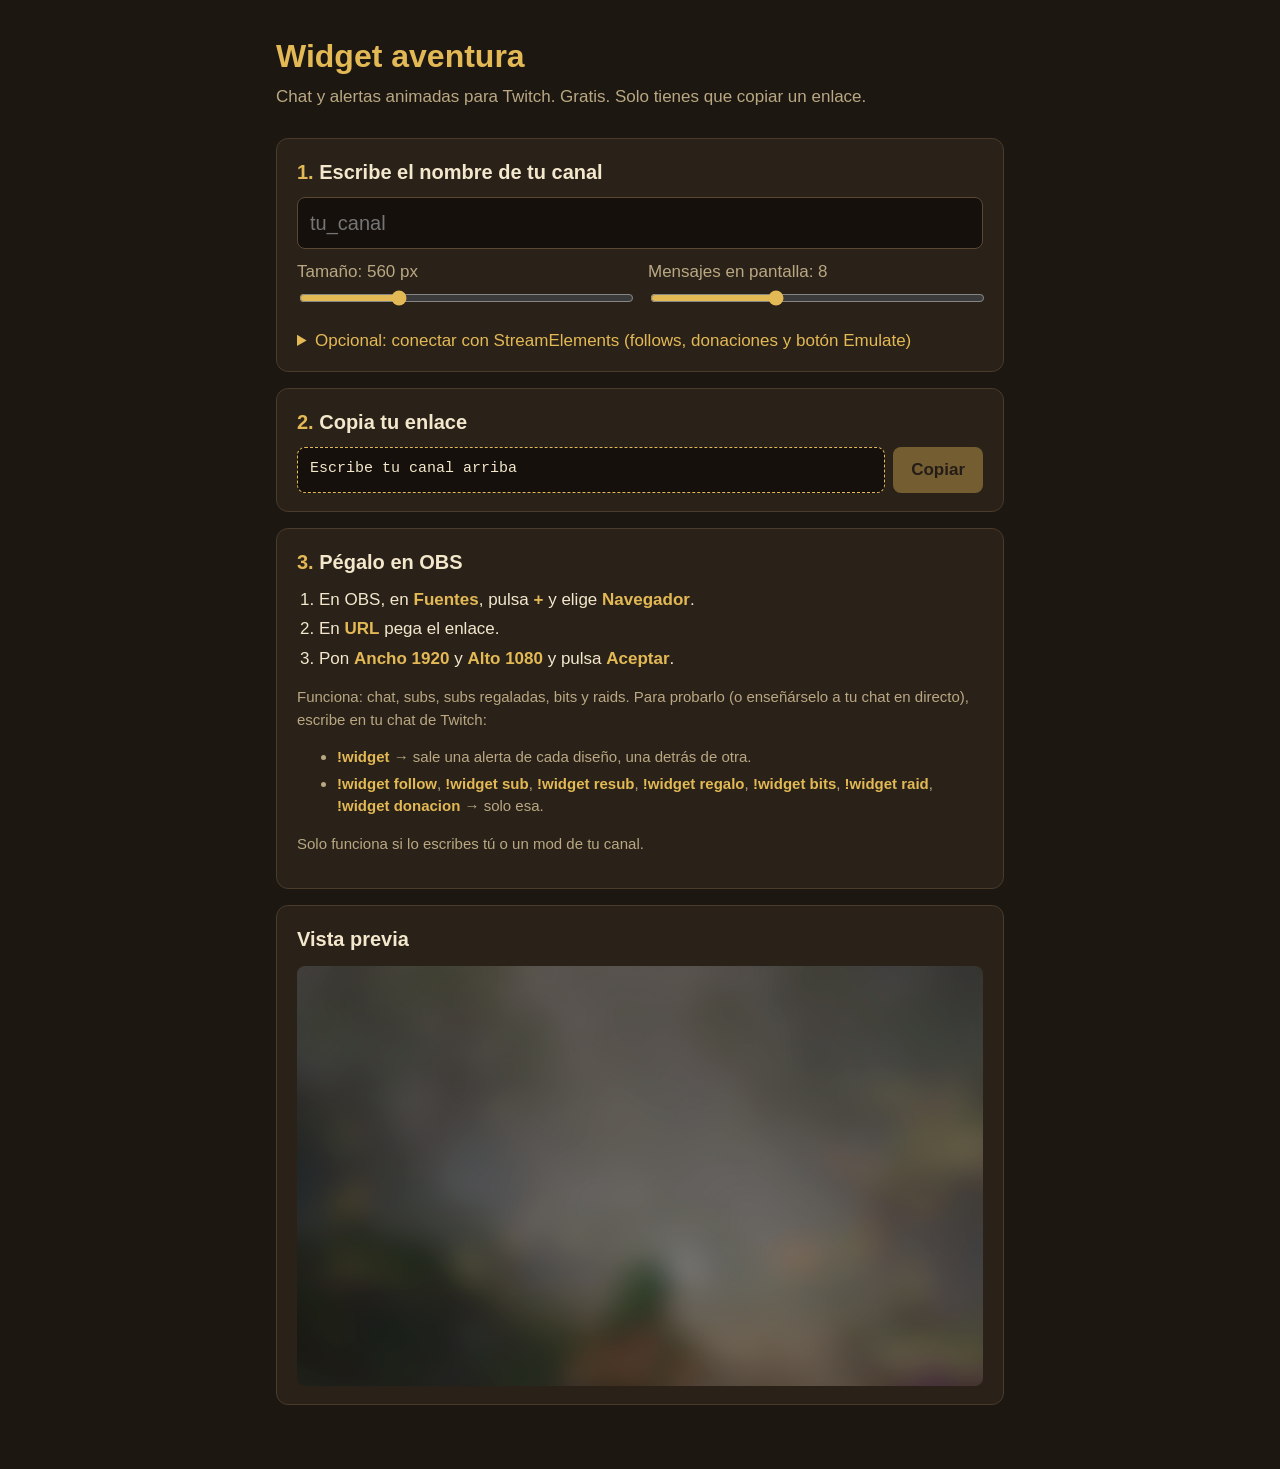
==== index.html @ 1b6d51f6 "Widget aventura: chat y alertas para Twitch" ====
<!doctype html>
<html lang="es">
<head>
<meta charset="utf-8">
<meta name="viewport" content="width=device-width, initial-scale=1">
<title>Widget aventura para Twitch</title>
<style>
  :root { --oro: #e3b955; --fondo: #1d1712; --tarjeta: #2a2119; --texto: #f3e7cc; --suave: #b9a882; }
  * { box-sizing: border-box; }
  body {
    margin: 0; min-height: 100vh; background: var(--fondo); color: var(--texto);
    font: 17px/1.5 Calibri, Carlito, 'Segoe UI', Arial, sans-serif;
  }
  main { max-width: 760px; margin: 0 auto; padding: 32px 16px 48px; }
  h1 { color: var(--oro); font-size: 32px; margin: 0 0 4px; }
  .sub { color: var(--suave); margin: 0 0 28px; }
  .paso { background: var(--tarjeta); border: 1px solid #4a3b2a; border-radius: 12px; padding: 18px 20px; margin-bottom: 16px; }
  .paso h2 { margin: 0 0 10px; font-size: 20px; }
  .paso h2 span { color: var(--oro); }
  label { display: block; margin: 10px 0 4px; color: var(--suave); }
  input[type=text] {
    width: 100%; padding: 10px 12px; font: inherit; font-size: 20px;
    background: #15100c; color: var(--texto); border: 1px solid #5a4832; border-radius: 8px;
  }
  input[type=text]:focus { outline: 2px solid var(--oro); border-color: transparent; }
  .fila { display: flex; gap: 16px; flex-wrap: wrap; }
  .fila > div { flex: 1 1 200px; }
  input[type=range] { width: 100%; accent-color: var(--oro); }
  .enlace { display: flex; gap: 8px; flex-wrap: wrap; }
  .enlace code {
    flex: 1 1 300px; padding: 10px 12px; background: #15100c; border: 1px dashed var(--oro);
    border-radius: 8px; word-break: break-all; font-size: 15px;
  }
  button {
    padding: 10px 18px; font: inherit; font-weight: 700; cursor: pointer;
    background: var(--oro); color: #1d1712; border: 0; border-radius: 8px;
  }
  button:disabled { opacity: .4; cursor: default; }
  ol { margin: 0; padding-left: 22px; }
  li { margin: 4px 0; }
  b { color: var(--oro); font-weight: 700; }
  .nota { color: var(--suave); font-size: 15px; }
  details { margin-top: 14px; }
  summary { cursor: pointer; color: var(--oro); }
  input[type=password] {
    width: 100%; padding: 10px 12px; font: inherit;
    background: #15100c; color: var(--texto); border: 1px solid #5a4832; border-radius: 8px;
  }
  .vista { margin-top: 12px; height: 420px; border-radius: 8px; overflow: hidden;
           background: #3a2e22 url("img/Prueba - Fondo.png") center / cover; }
  .vista iframe { width: 100%; height: 100%; border: 0; }
</style>
</head>
<body>
<main>
  <h1>Widget aventura</h1>
  <p class="sub">Chat y alertas animadas para Twitch. Gratis. Solo tienes que copiar un enlace.</p>

  <section class="paso">
    <h2><span>1.</span> Escribe el nombre de tu canal</h2>
    <input type="text" id="canal" placeholder="tu_canal" autocomplete="off" spellcheck="false">
    <div class="fila">
      <div>
        <label for="ancho">Tamaño: <span id="anchoTxt">560</span> px</label>
        <input type="range" id="ancho" min="300" max="1200" step="10" value="560">
      </div>
      <div>
        <label for="max">Mensajes en pantalla: <span id="maxTxt">8</span></label>
        <input type="range" id="max" min="1" max="20" step="1" value="8">
      </div>
    </div>
    <details>
      <summary>Opcional: conectar con StreamElements (follows, donaciones y botón Emulate)</summary>
      <label for="se">Tu JWT Token de StreamElements (en StreamElements: tu avatar → Account → Channels → Show secrets)</label>
      <input type="password" id="se" placeholder="pega aquí tu JWT Token" autocomplete="off" spellcheck="false">
      <p class="nota">Es una clave secreta: el enlace que se genere con ella no se lo pases a nadie ni lo enseñes en directo.</p>
    </details>
  </section>

  <section class="paso">
    <h2><span>2.</span> Copia tu enlace</h2>
    <div class="enlace">
      <code id="enlace">Escribe tu canal arriba</code>
      <button id="copiar" disabled>Copiar</button>
    </div>
  </section>

  <section class="paso">
    <h2><span>3.</span> Pégalo en OBS</h2>
    <ol>
      <li>En OBS, en <b>Fuentes</b>, pulsa <b>+</b> y elige <b>Navegador</b>.</li>
      <li>En <b>URL</b> pega el enlace.</li>
      <li>Pon <b>Ancho 1920</b> y <b>Alto 1080</b> y pulsa <b>Aceptar</b>.</li>
    </ol>
    <p class="nota">Funciona: chat, subs, subs regaladas, bits y raids. Para probarlo (o enseñárselo a tu chat en directo), escribe en tu chat de Twitch:</p>
    <ul class="nota">
      <li><b>!widget</b> → sale una alerta de cada diseño, una detrás de otra.</li>
      <li><b>!widget follow</b>, <b>!widget sub</b>, <b>!widget resub</b>, <b>!widget regalo</b>, <b>!widget bits</b>, <b>!widget raid</b>, <b>!widget donacion</b> → solo esa.</li>
    </ul>
    <p class="nota">Solo funciona si lo escribes tú o un mod de tu canal.</p>
  </section>

  <section class="paso">
    <h2>Vista previa</h2>
    <div class="vista"><iframe id="vista" title="Vista previa del widget"></iframe></div>
  </section>
</main>
<script>
  const $ = id => document.getElementById(id);
  let base;
  try { base = new URL('overlay.html', location.href).href; } catch (e) { base = 'overlay.html'; }
  let reloj;

  function actualizar() {
    $('anchoTxt').textContent = $('ancho').value;
    $('maxTxt').textContent = $('max').value;
    const canal = $('canal').value.trim().toLowerCase().replace(/^.*twitch\.tv\//, '').replace(/[^a-z0-9_]/g, '');
    if (!canal) {
      $('enlace').textContent = 'Escribe tu canal arriba';
      $('copiar').disabled = true;
      return;
    }
    let url = base + '?canal=' + canal;
    if ($('ancho').value !== '560') url += '&ancho=' + $('ancho').value;
    if ($('max').value !== '8') url += '&max=' + $('max').value;
    const se = $('se').value.trim();
    if (se) url += '&se=' + encodeURIComponent(se);
    // Con clave, el enlace no se enseña entero en pantalla (por si está en directo).
    $('enlace').textContent = se ? url.replace(/&se=.*/, '&se=••••••••') : url;
    $('enlace').dataset.url = url;
    $('copiar').disabled = false;
    clearTimeout(reloj);
    reloj = setTimeout(() => { $('vista').src = url; }, 600);
  }

  ['canal', 'ancho', 'max', 'se'].forEach(id => $(id).addEventListener('input', actualizar));
  $('copiar').addEventListener('click', () => {
    const texto = $('enlace').dataset.url || $('enlace').textContent;
    const hecho = () => {
      $('copiar').textContent = '¡Copiado!';
      setTimeout(() => { $('copiar').textContent = 'Copiar'; }, 1500);
    };
    // Plan B por si el navegador no deja usar el portapapeles moderno.
    const antiguo = () => {
      const t = document.createElement('textarea');
      t.value = texto; document.body.append(t); t.select();
      try { document.execCommand('copy'); hecho(); } catch (e) {}
      t.remove();
    };
    if (navigator.clipboard && window.isSecureContext) navigator.clipboard.writeText(texto).then(hecho, antiguo);
    else antiguo();
  });
</script>
</body>
</html>
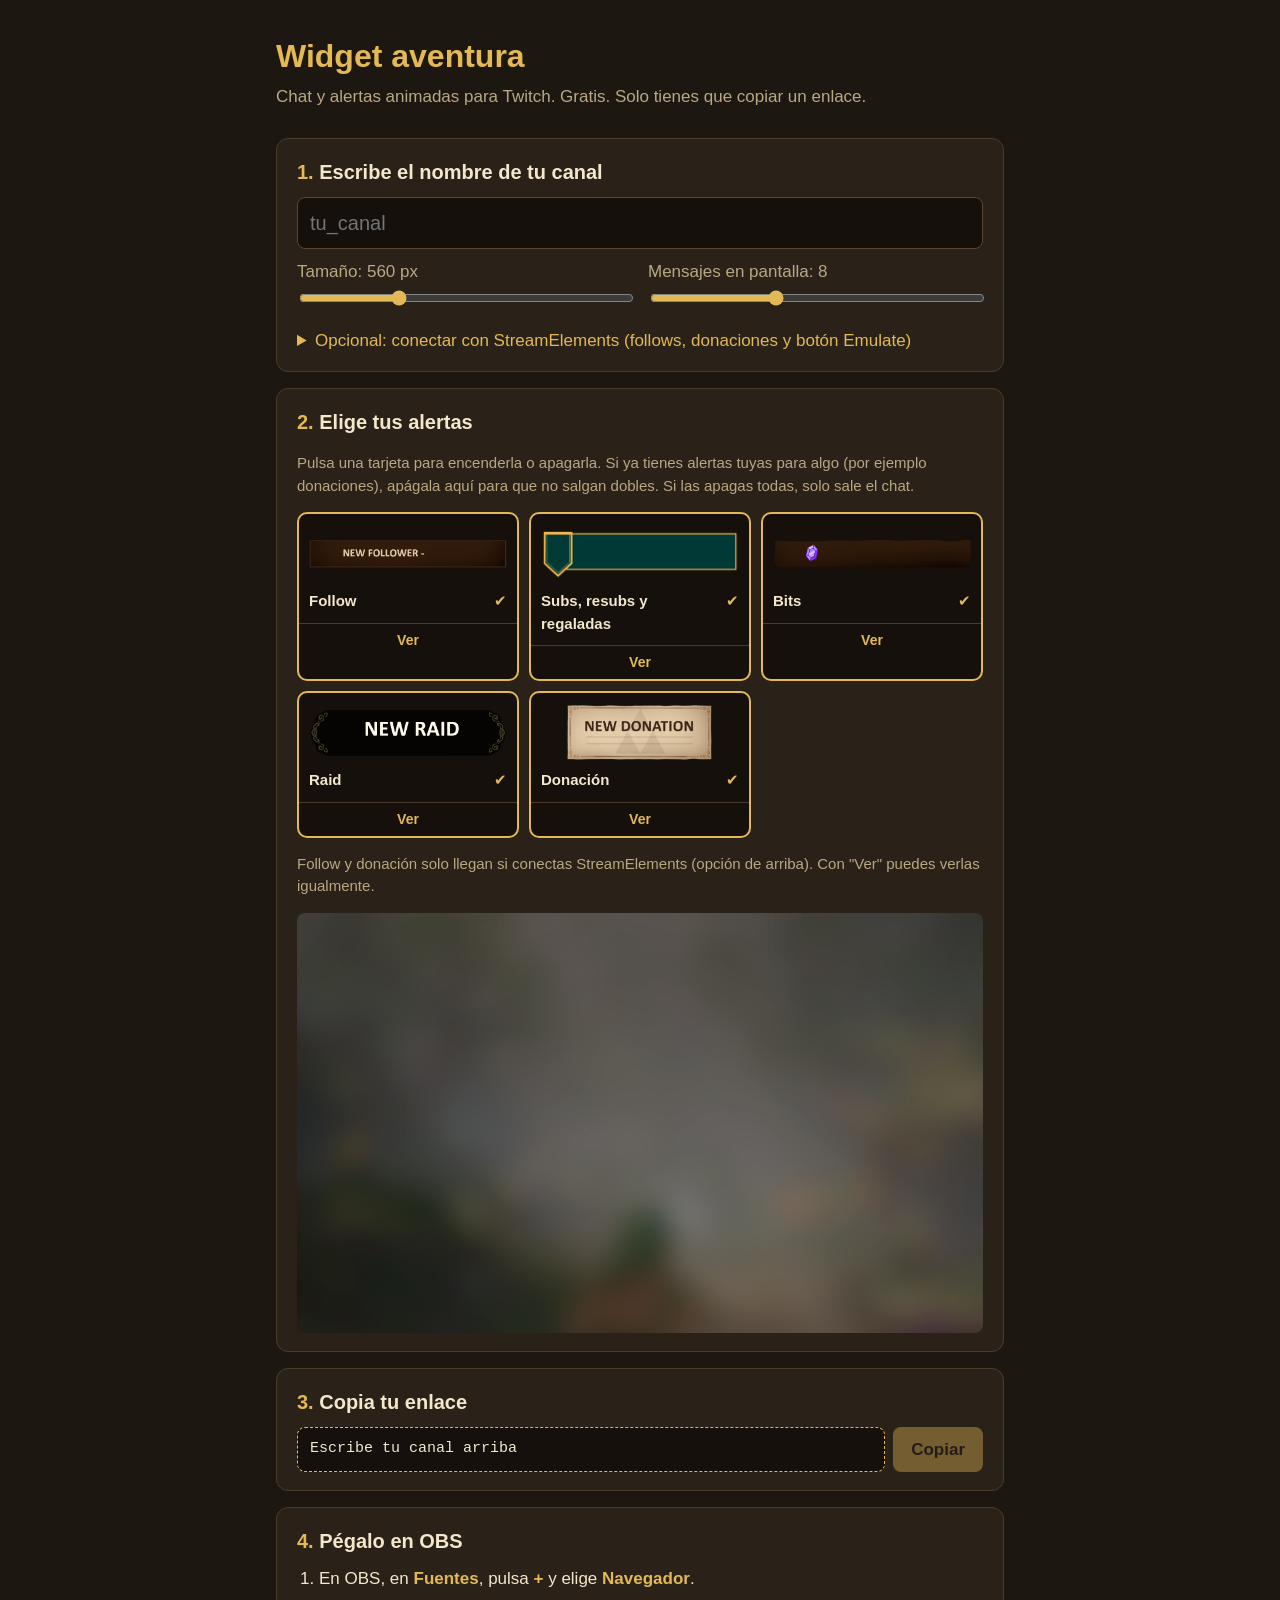
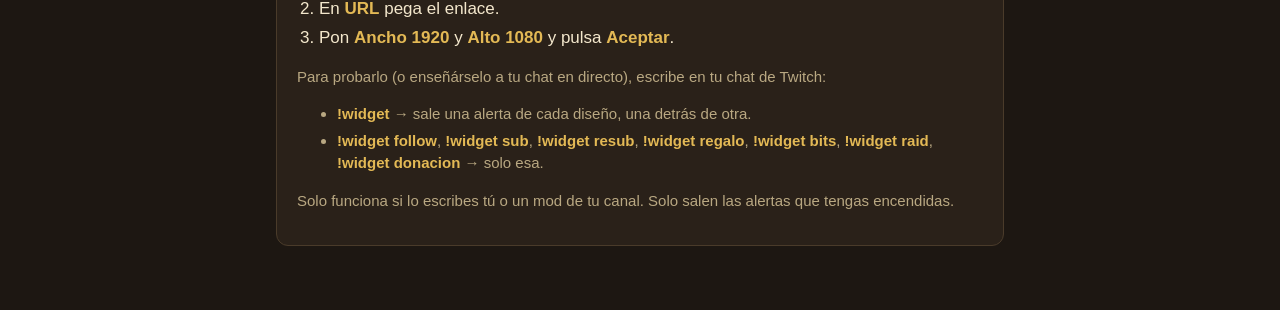
==== commit f091949c: "Elegir qué alertas salen, con tarjetas y vista previa" ====
--- a/index.html
+++ b/index.html
@@ -46,6 +46,26 @@
     width: 100%; padding: 10px 12px; font: inherit;
     background: #15100c; color: var(--texto); border: 1px solid #5a4832; border-radius: 8px;
   }
+  .alertas { display: grid; grid-template-columns: repeat(auto-fill, minmax(190px, 1fr)); gap: 10px; margin: 12px 0; }
+  .alerta { display: flex; flex-direction: column; border: 2px solid var(--oro); border-radius: 10px; overflow: hidden; background: #15100c; transition: opacity .2s, border-color .2s; }
+  .alerta .toggle {
+    all: unset; cursor: pointer; display: flex; flex-direction: column; gap: 6px; padding: 10px;
+  }
+  .alerta .toggle:focus-visible { outline: 2px solid var(--oro); outline-offset: -4px; }
+  .alerta img, .alerta .img-bits { display: block; width: 100%; height: 60px; object-fit: contain; transition: filter .2s; }
+  .alerta .img-bits { background: url("img/Gema 100.png") center / contain no-repeat, url("img/Bits - Fondo.png") center / contain no-repeat; }
+  .alerta:not(.on) .img-bits { filter: grayscale(1) brightness(.5); }
+  .alerta .toggle span { font-weight: 700; color: var(--texto); font-size: 15px; display: flex; justify-content: space-between; gap: 6px; }
+  .alerta em { font-style: normal; color: var(--oro); font-weight: 400; }
+  .alerta:not(.on) { border-color: #4a3b2a; }
+  .alerta:not(.on) img, .alerta:not(.on) .img-bits { opacity: .35; }
+  .alerta:not(.on) img { filter: grayscale(1) brightness(.5); }
+  .alerta:not(.on) em { color: var(--suave); }
+  .alerta .ver {
+    padding: 6px; border-radius: 0; font-size: 14px;
+    background: transparent; color: var(--oro); border-top: 1px solid #4a3b2a;
+  }
+  .alerta .ver:hover { background: rgba(227, 185, 85, .12); }
   .vista { margin-top: 12px; height: 420px; border-radius: 8px; overflow: hidden;
            background: #3a2e22 url("img/Prueba - Fondo.png") center / cover; }
   .vista iframe { width: 100%; height: 100%; border: 0; }
@@ -78,7 +98,36 @@
   </section>
 
   <section class="paso">
-    <h2><span>2.</span> Copia tu enlace</h2>
+    <h2><span>2.</span> Elige tus alertas</h2>
+    <p class="nota">Pulsa una tarjeta para encenderla o apagarla. Si ya tienes alertas tuyas para algo (por ejemplo donaciones), apágala aquí para que no salgan dobles. Si las apagas todas, solo sale el chat.</p>
+    <div class="alertas" id="alertas">
+      <div class="alerta on" data-tipo="follow">
+        <button class="toggle" aria-pressed="true"><img src="img/Follower - Fondo.png" alt="Alerta de nuevo seguidor"><span>Follow <em></em></span></button>
+        <button class="ver" data-ver="follow">Ver</button>
+      </div>
+      <div class="alerta on" data-tipo="sub">
+        <button class="toggle" aria-pressed="true"><img src="img/Sub.png" alt="Alerta de sub"><span>Subs, resubs y regaladas <em></em></span></button>
+        <button class="ver" data-ver="sub">Ver</button>
+      </div>
+      <div class="alerta on" data-tipo="bits">
+        <button class="toggle" aria-pressed="true"><i class="img-bits" role="img" aria-label="Alerta de bits"></i><span>Bits <em></em></span></button>
+        <button class="ver" data-ver="bits">Ver</button>
+      </div>
+      <div class="alerta on" data-tipo="raid">
+        <button class="toggle" aria-pressed="true"><img src="img/New Raid - Fondo.png" alt="Alerta de raid"><span>Raid <em></em></span></button>
+        <button class="ver" data-ver="raid">Ver</button>
+      </div>
+      <div class="alerta on" data-tipo="donacion">
+        <button class="toggle" aria-pressed="true"><img src="img/Donation - Fondo.png" alt="Alerta de donación"><span>Donación <em></em></span></button>
+        <button class="ver" data-ver="donacion">Ver</button>
+      </div>
+    </div>
+    <p class="nota">Follow y donación solo llegan si conectas StreamElements (opción de arriba). Con "Ver" puedes verlas igualmente.</p>
+    <div class="vista"><iframe id="vista" title="Vista previa del widget"></iframe></div>
+  </section>
+
+  <section class="paso">
+    <h2><span>3.</span> Copia tu enlace</h2>
     <div class="enlace">
       <code id="enlace">Escribe tu canal arriba</code>
       <button id="copiar" disabled>Copiar</button>
@@ -86,35 +135,45 @@
   </section>
 
   <section class="paso">
-    <h2><span>3.</span> Pégalo en OBS</h2>
+    <h2><span>4.</span> Pégalo en OBS</h2>
     <ol>
       <li>En OBS, en <b>Fuentes</b>, pulsa <b>+</b> y elige <b>Navegador</b>.</li>
       <li>En <b>URL</b> pega el enlace.</li>
       <li>Pon <b>Ancho 1920</b> y <b>Alto 1080</b> y pulsa <b>Aceptar</b>.</li>
     </ol>
-    <p class="nota">Funciona: chat, subs, subs regaladas, bits y raids. Para probarlo (o enseñárselo a tu chat en directo), escribe en tu chat de Twitch:</p>
+    <p class="nota">Para probarlo (o enseñárselo a tu chat en directo), escribe en tu chat de Twitch:</p>
     <ul class="nota">
       <li><b>!widget</b> → sale una alerta de cada diseño, una detrás de otra.</li>
       <li><b>!widget follow</b>, <b>!widget sub</b>, <b>!widget resub</b>, <b>!widget regalo</b>, <b>!widget bits</b>, <b>!widget raid</b>, <b>!widget donacion</b> → solo esa.</li>
     </ul>
-    <p class="nota">Solo funciona si lo escribes tú o un mod de tu canal.</p>
-  </section>
-
-  <section class="paso">
-    <h2>Vista previa</h2>
-    <div class="vista"><iframe id="vista" title="Vista previa del widget"></iframe></div>
+    <p class="nota">Solo funciona si lo escribes tú o un mod de tu canal. Solo salen las alertas que tengas encendidas.</p>
   </section>
 </main>
 <script>
   const $ = id => document.getElementById(id);
   let base;
   try { base = new URL('overlay.html', location.href).href; } catch (e) { base = 'overlay.html'; }
-  let reloj;
+  let reloj, previaActual = '';
+
+  // La vista previa enseña todas las alertas (para poder pulsar "Ver" aunque estén apagadas).
+  function previa(canal) {
+    let url = base + '?canal=' + (canal || 'demo') + '&max=' + $('max').value;
+    if ($('ancho').value !== '560') url += '&ancho=' + $('ancho').value;
+    if (url === previaActual) return;
+    previaActual = url;
+    clearTimeout(reloj);
+    reloj = setTimeout(() => { $('vista').src = url; }, 600);
+  }
 
   function actualizar() {
     $('anchoTxt').textContent = $('ancho').value;
     $('maxTxt').textContent = $('max').value;
+    const encendidas = [...document.querySelectorAll('.alerta.on')].map(a => a.dataset.tipo);
+    document.querySelectorAll('.alerta').forEach(a => {
+      a.querySelector('em').textContent = a.classList.contains('on') ? '✔' : 'apagada';
+    });
     const canal = $('canal').value.trim().toLowerCase().replace(/^.*twitch\.tv\//, '').replace(/[^a-z0-9_]/g, '');
+    previa(canal);
     if (!canal) {
       $('enlace').textContent = 'Escribe tu canal arriba';
       $('copiar').disabled = true;
@@ -123,17 +182,42 @@
     let url = base + '?canal=' + canal;
     if ($('ancho').value !== '560') url += '&ancho=' + $('ancho').value;
     if ($('max').value !== '8') url += '&max=' + $('max').value;
+    if (encendidas.length < 5) url += '&alertas=' + encendidas.join(',');
     const se = $('se').value.trim();
     if (se) url += '&se=' + encodeURIComponent(se);
     // Con clave, el enlace no se enseña entero en pantalla (por si está en directo).
     $('enlace').textContent = se ? url.replace(/&se=.*/, '&se=••••••••') : url;
     $('enlace').dataset.url = url;
     $('copiar').disabled = false;
-    clearTimeout(reloj);
-    reloj = setTimeout(() => { $('vista').src = url; }, 600);
   }
 
   ['canal', 'ancho', 'max', 'se'].forEach(id => $(id).addEventListener('input', actualizar));
+
+  // Tarjetas: encender/apagar y "Ver" (lanza la alerta en la vista previa).
+  const ejemplos = {
+    follow: ['follower-latest', { name: 'Nickname' }],
+    sub: ['subscriber-latest', { name: 'Nickname', amount: 1 }],
+    bits: ['cheer-latest', { name: 'Nickname', amount: 1000 }],
+    raid: ['raid-latest', { name: 'Nickname', amount: 23 }],
+    donacion: ['tip-latest', { name: 'Nickname', amount: 5 }]
+  };
+  $('alertas').addEventListener('click', e => {
+    const tarjeta = e.target.closest('.alerta');
+    if (!tarjeta) return;
+    if (e.target.closest('.ver')) {
+      const [listener, event] = ejemplos[tarjeta.dataset.tipo];
+      try {
+        $('vista').contentWindow.dispatchEvent(new CustomEvent('onEventReceived', { detail: { listener, event } }));
+      } catch (err) {}
+      return;
+    }
+    if (e.target.closest('.toggle')) {
+      const on = tarjeta.classList.toggle('on');
+      tarjeta.querySelector('.toggle').setAttribute('aria-pressed', on);
+      actualizar();
+    }
+  });
+  actualizar();
   $('copiar').addEventListener('click', () => {
     const texto = $('enlace').dataset.url || $('enlace').textContent;
     const hecho = () => {
